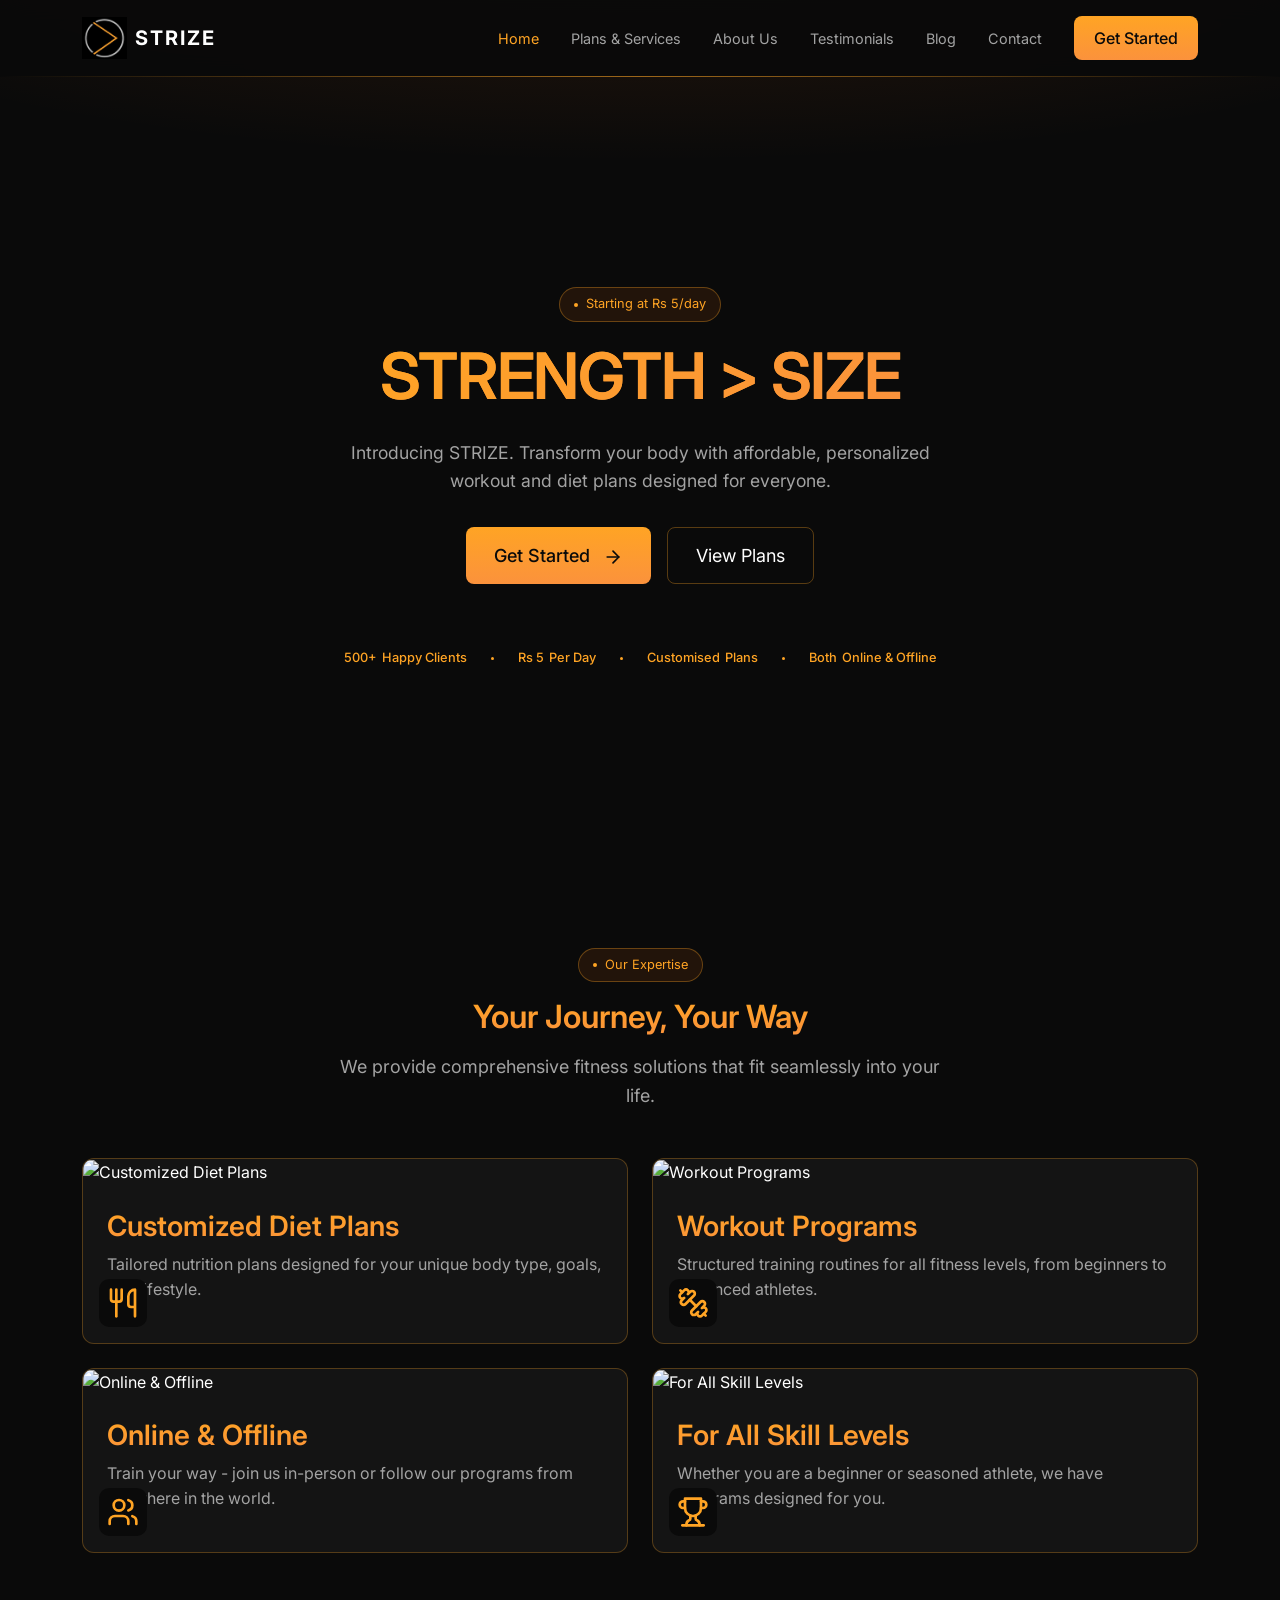
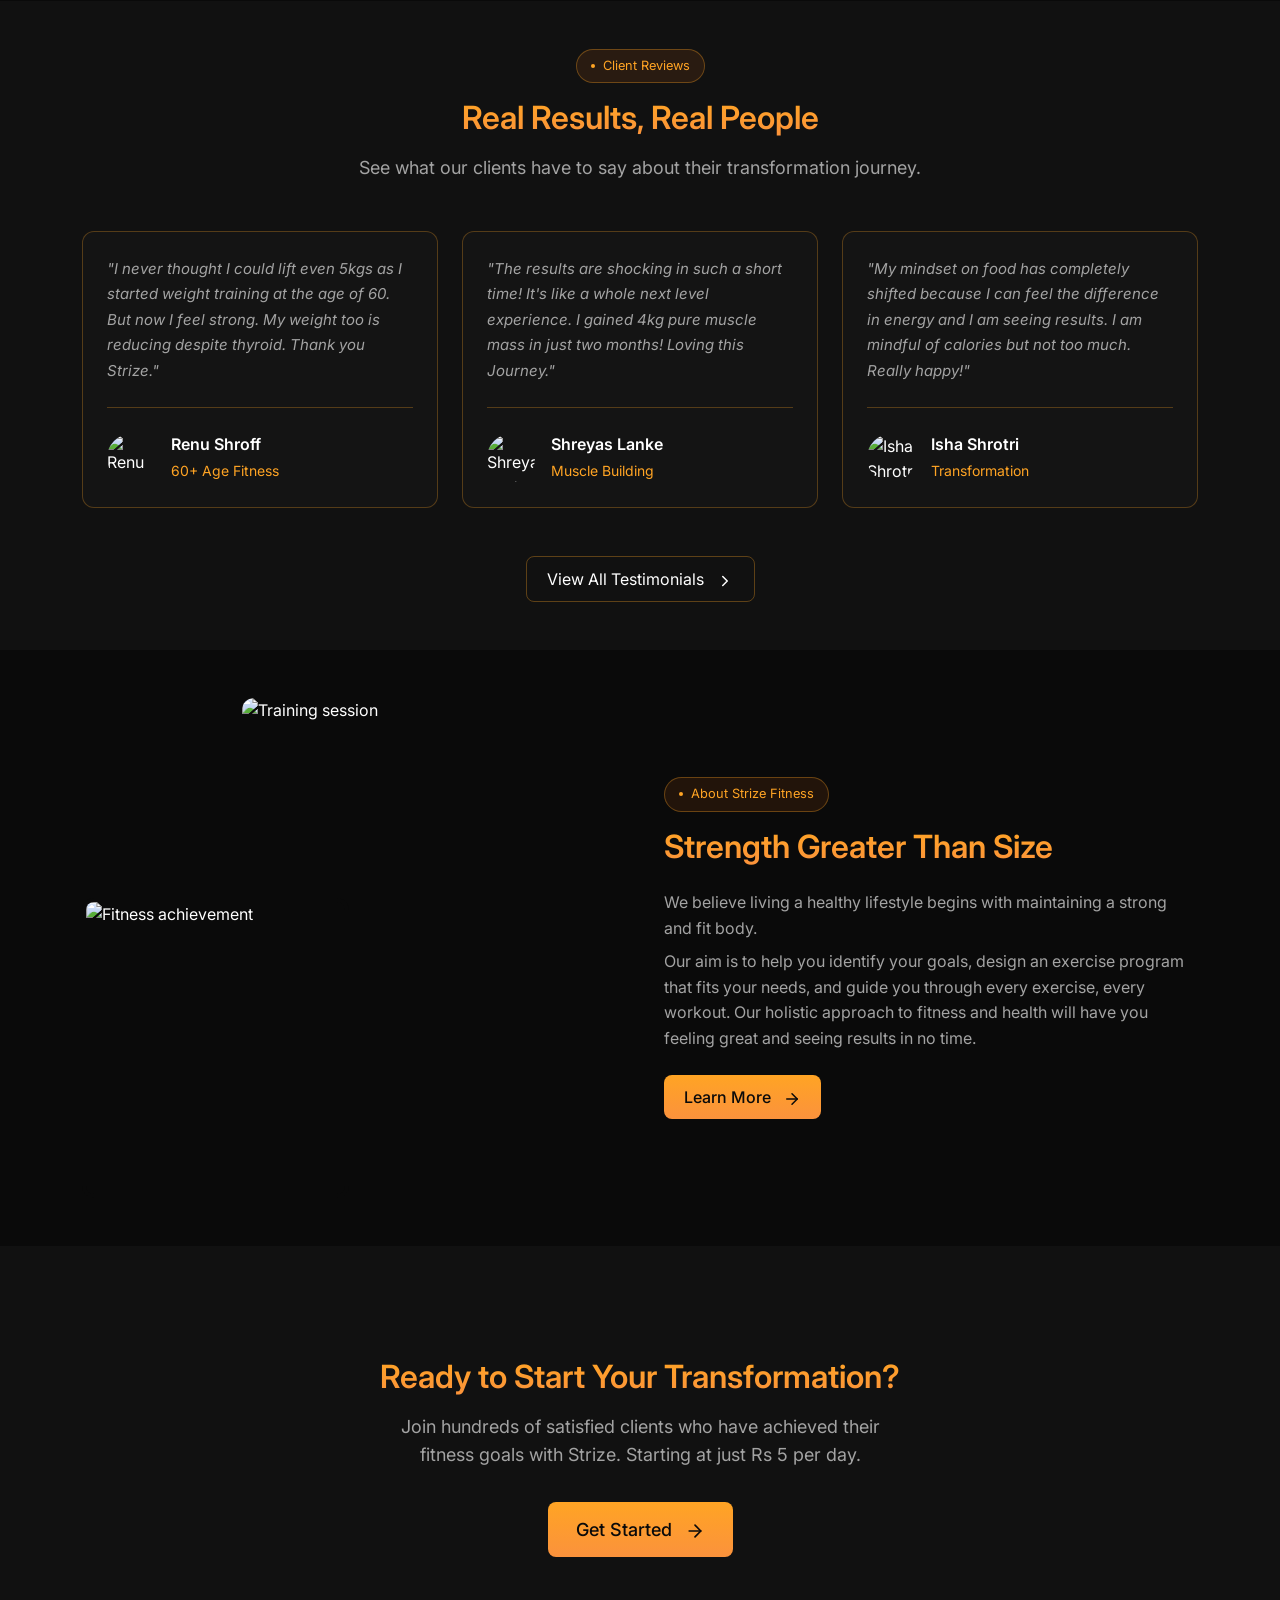
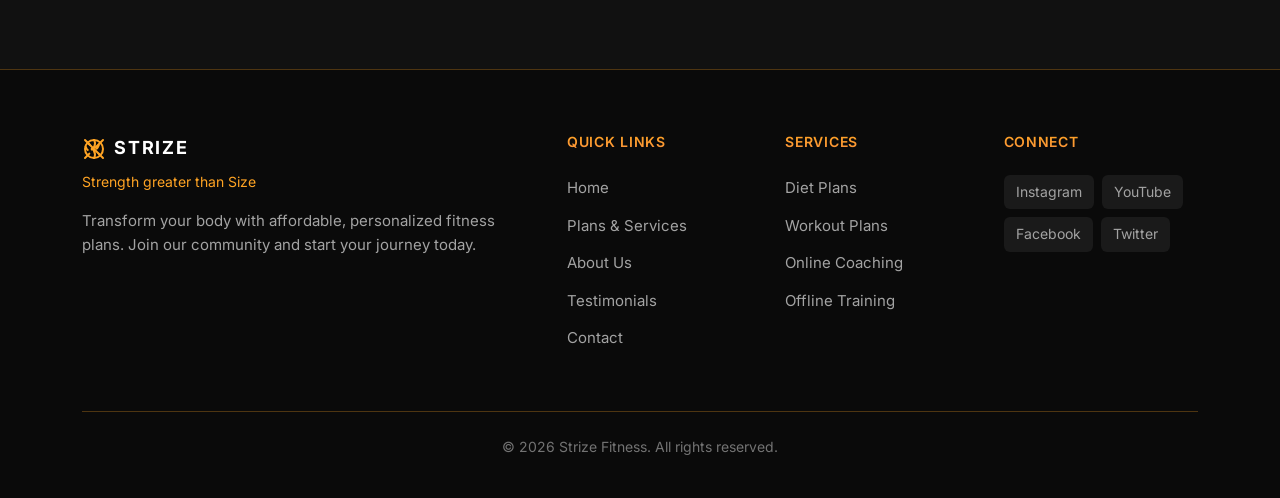
==== index.html @ 56677c9f "KR | index.html and re;ated changes" ====
<!DOCTYPE html>
<html lang="en">

<head>
  <meta charset="UTF-8">
  <meta name="viewport" content="width=device-width, initial-scale=1.0">
  <title>Strize Fitness - Strength Greater Than Size</title>
  <meta name="description"
    content="Transform your body with affordable workout and diet plans. Starting at Rs 5/day. Online & Offline coaching available.">
  <link rel="preconnect" href="https://fonts.googleapis.com">
  <link rel="preconnect" href="https://fonts.gstatic.com" crossorigin>
  <link href="https://fonts.googleapis.com/css2?family=Inter:wght@400;500;600;700&display=swap" rel="stylesheet">
  <link href="https://cdn.jsdelivr.net/npm/bootstrap@5.3.3/dist/css/bootstrap.min.css" rel="stylesheet">
  <link href="./css/styles.css" rel="stylesheet">
  <script src="./js/scroll.js"></script>
  <script src="./js/active-link.js"></script>
</head>

<body>
  <!-- Navigation -->
  <nav class="navbar navbar-expand-lg fixed-top">
    <div class="container">
      <a class="navbar-brand" href="index.html">
        <img src="./assets/strize_logo_dark.jpeg" width="45" alt="">
        STRIZE
      </a>
      <button class="navbar-toggler" type="button" data-bs-toggle="collapse" data-bs-target="#navbarNav">
        <span class="navbar-toggler-icon"></span>
      </button>
      <div class="collapse navbar-collapse" id="navbarNav">
        <ul class="navbar-nav ms-auto me-3">
          <li class="nav-item">
            <a class="nav-link" href="index.html">Home</a>
          </li>
          <li class="nav-item">
            <a class="nav-link" href="plans.html">Plans & Services</a>
          </li>
          <li class="nav-item">
            <a class="nav-link" href="about.html">About Us</a>
          </li>
          <li class="nav-item">
            <a class="nav-link" href="testimonials.html">Testimonials</a>
          </li>
          <li class="nav-item">
            <a class="nav-link" href="blog.html">Blog</a>
          </li>
          <li class="nav-item">
            <a class="nav-link" href="contact.html">Contact</a>
          </li>
        </ul>
        <button class="btn btn-accent" data-bs-toggle="modal" data-bs-target="#contactModal">Get Started</button>
      </div>
    </div>
  </nav>

  <!-- Hero Section -->
  <section class="hero">
    <div class="container">
      <div class="hero-content">
        <span class="section-tag">Starting at Rs 5/day</span>
        <h1 class="hero-title"><span class="gradient-text">STRENGTH > SIZE</span></h1>
        <p class="hero-subtitle">Introducing STRIZE. Transform your body with affordable, personalized workout
          and diet plans designed for everyone.</p>
        <div class="d-flex gap-3 justify-content-center flex-wrap mb-5">
          <button class="btn btn-accent btn-lg-custom" data-bs-toggle="modal" data-bs-target="#contactModal">Get Started
            <svg xmlns="http://www.w3.org/2000/svg" width="20" height="20" viewBox="0 0 24 24" fill="none"
              stroke="currentColor" stroke-width="2" stroke-linecap="round" stroke-linejoin="round" class="ms-2">
              <path d="M5 12h14" />
              <path d="m12 5 7 7-7 7" />
            </svg>
          </button>
          <a href="plans.html" class="btn btn-outline-custom btn-lg-custom">View Plans</a>
        </div>
        <div class="hero-stats">
          <div class="stat">
            <span class="stat-value">500+</span>
            <span class="stat-label">Happy Clients</span>
          </div>
          <div class="stat-divider"></div>
          <div class="stat">
            <span class="stat-value">Rs 5</span>
            <span class="stat-label">Per Day</span>
          </div>
          <div class="stat-divider"></div>
          <div class="stat">
            <span class="stat-value">Customised</span>
            <span class="stat-label">Plans</span>
          </div>
          <div class="stat-divider"></div>
          <div class="stat">
            <span class="stat-value">Both</span>
            <span class="stat-label">Online & Offline</span>
          </div>
        </div>
      </div>
    </div>
  </section>

  <!-- Expertise Section -->
  <section class="section">
    <div class="container">
      <div class="section-header">
        <span class="section-tag">Our Expertise</span>
        <h2>Your Journey, Your Way</h2>
        <p class="section-desc">We provide comprehensive fitness solutions that fit seamlessly into your life.</p>
      </div>

      <div class="row g-4">
        <div class="col-lg-6">
          <div class="card-custom feature-card">
            <img
              src="https://images.pexels.com/photos/1640777/pexels-photo-1640777.jpeg?auto=compress&cs=tinysrgb&w=400"
              class="card-img-top" alt="Customized Diet Plans">
            <div class="card-icon">
              <svg xmlns="http://www.w3.org/2000/svg" width="32" height="32" viewBox="0 0 24 24" fill="none"
                stroke="currentColor" stroke-width="2" stroke-linecap="round" stroke-linejoin="round">
                <path d="M3 2v7c0 1.1.9 2 2 2h4a2 2 0 0 0 2-2V2" />
                <path d="M7 2v20" />
                <path d="M21 15V2v0a5 5 0 0 0-5 5v6c0 1.1.9 2 2 2h3Zm0 0v7" />
              </svg>
            </div>
            <div class="card-body-custom">
              <h3>Customized Diet Plans</h3>
              <p class="text-secondary-custom">Tailored nutrition plans designed for your unique body type, goals, and
                lifestyle.</p>
            </div>
          </div>
        </div>
        <div class="col-lg-6">
          <div class="card-custom feature-card">
            <img
              src="https://images.pexels.com/photos/4162492/pexels-photo-4162492.jpeg?auto=compress&cs=tinysrgb&w=400"
              class="card-img-top" alt="Workout Programs">
            <div class="card-icon">
              <svg xmlns="http://www.w3.org/2000/svg" width="32" height="32" viewBox="0 0 24 24" fill="none"
                stroke="currentColor" stroke-width="2" stroke-linecap="round" stroke-linejoin="round">
                <path d="M14.4 14.4 9.6 9.6" />
                <path
                  d="M18.657 21.485a2 2 0 1 1-2.829-2.828l-1.767 1.768a2 2 0 1 1-2.829-2.829l6.364-6.364a2 2 0 1 1 2.829 2.829l-1.768 1.767a2 2 0 1 1 2.828 2.829z" />
                <path d="m21.5 21.5-1.4-1.4" />
                <path d="M3.9 3.9 2.5 2.5" />
                <path
                  d="M6.404 12.768a2 2 0 1 1-2.829-2.829l1.768-1.767a2 2 0 1 1-2.828-2.829l2.828-2.828a2 2 0 1 1 2.829 2.828l1.767-1.768a2 2 0 1 1 2.829 2.829z" />
              </svg>
            </div>
            <div class="card-body-custom">
              <h3>Workout Programs</h3>
              <p class="text-secondary-custom">Structured training routines for all fitness levels, from beginners to
                advanced athletes.</p>
            </div>
          </div>
        </div>
        <div class="col-lg-6">
          <div class="card-custom feature-card">
            <img
              src="https://images.pexels.com/photos/4162579/pexels-photo-4162579.jpeg?auto=compress&cs=tinysrgb&w=400"
              class="card-img-top" alt="Online & Offline">
            <div class="card-icon">
              <svg xmlns="http://www.w3.org/2000/svg" width="32" height="32" viewBox="0 0 24 24" fill="none"
                stroke="currentColor" stroke-width="2" stroke-linecap="round" stroke-linejoin="round">
                <path d="M16 21v-2a4 4 0 0 0-4-4H6a4 4 0 0 0-4 4v2" />
                <circle cx="9" cy="7" r="4" />
                <path d="M22 21v-2a4 4 0 0 0-3-3.87" />
                <path d="M16 3.13a4 4 0 0 1 0 7.75" />
              </svg>
            </div>
            <div class="card-body-custom">
              <h3>Online & Offline</h3>
              <p class="text-secondary-custom">Train your way - join us in-person or follow our programs from anywhere
                in the world.</p>
            </div>
          </div>
        </div>
        <div class="col-lg-6">
          <div class="card-custom feature-card">
            <img
              src="https://images.pexels.com/photos/1556688/pexels-photo-1556688.jpeg?auto=compress&cs=tinysrgb&w=400"
              class="card-img-top" alt="For All Skill Levels">
            <div class="card-icon">
              <svg xmlns="http://www.w3.org/2000/svg" width="32" height="32" viewBox="0 0 24 24" fill="none"
                stroke="currentColor" stroke-width="2" stroke-linecap="round" stroke-linejoin="round">
                <path d="M6 9H4.5a2.5 2.5 0 0 1 0-5H6" />
                <path d="M18 9h1.5a2.5 2.5 0 0 0 0-5H18" />
                <path d="M4 22h16" />
                <path d="M10 14.66V17c0 .55-.47.98-.97 1.21C7.85 18.75 7 20.24 7 22" />
                <path d="M14 14.66V17c0 .55.47.98.97 1.21C16.15 18.75 17 20.24 17 22" />
                <path d="M18 2H6v7a6 6 0 0 0 12 0V2Z" />
              </svg>
            </div>
            <div class="card-body-custom">
              <h3>For All Skill Levels</h3>
              <p class="text-secondary-custom">Whether you are a beginner or seasoned athlete, we have programs designed
                for you.</p>
            </div>
          </div>
        </div>
      </div>
    </div>
  </section>

  <!-- Testimonials Preview -->
  <section class="section bg-secondary-dark">
    <div class="container">
      <div class="section-header">
        <span class="section-tag">Client Reviews</span>
        <h2>Real Results, Real People</h2>
        <p class="section-desc">See what our clients have to say about their transformation journey.</p>
      </div>

      <div class="row g-4">
        <div class="col-lg-4">
          <div class="card-custom testimonial-card h-100">
            <p class="testimonial-quote">"I never thought I could lift even 5kgs as I started weight training at the age
              of 60. But now I feel strong. My weight too is reducing despite thyroid. Thank you Strize."</p>
            <div class="testimonial-author">
              <img
                src="https://images.pexels.com/photos/3764119/pexels-photo-3764119.jpeg?auto=compress&cs=tinysrgb&w=150"
                class="author-avatar" alt="Renu Shroff">
              <div>
                <span class="author-name">Renu Shroff</span>
                <span class="author-role">60+ Age Fitness</span>
              </div>
            </div>
          </div>
        </div>
        <div class="col-lg-4">
          <div class="card-custom testimonial-card h-100">
            <p class="testimonial-quote">"The results are shocking in such a short time! It's like a whole next level
              experience. I gained 4kg pure muscle mass in just two months! Loving this Journey."</p>
            <div class="testimonial-author">
              <img
                src="https://images.pexels.com/photos/1583884/pexels-photo-1583884.jpeg?auto=compress&cs=tinysrgb&w=150"
                class="author-avatar" alt="Shreyas Lanke">
              <div>
                <span class="author-name">Shreyas Lanke</span>
                <span class="author-role">Muscle Building</span>
              </div>
            </div>
          </div>
        </div>
        <div class="col-lg-4">
          <div class="card-custom testimonial-card h-100">
            <p class="testimonial-quote">"My mindset on food has completely shifted because I can feel the difference in
              energy and I am seeing results. I am mindful of calories but not too much. Really happy!"</p>
            <div class="testimonial-author">
              <img
                src="https://images.pexels.com/photos/3737759/pexels-photo-3737759.jpeg?auto=compress&cs=tinysrgb&w=150"
                class="author-avatar" alt="Isha Shrotri">
              <div>
                <span class="author-name">Isha Shrotri</span>
                <span class="author-role">Transformation</span>
              </div>
            </div>
          </div>
        </div>
      </div>

      <div class="text-center mt-5">
        <a href="testimonials.html" class="btn btn-outline-custom">View All Testimonials
          <svg xmlns="http://www.w3.org/2000/svg" width="18" height="18" viewBox="0 0 24 24" fill="none"
            stroke="currentColor" stroke-width="2" stroke-linecap="round" stroke-linejoin="round" class="ms-2">
            <path d="m9 18 6-6-6-6" />
          </svg>
        </a>
      </div>
    </div>
  </section>

  <!-- About Preview -->
  <section class="section">
    <div class="container">
      <div class="row align-items-center g-5">
        <div class="col-lg-6 order-lg-1">
          <div class="about-images">
            <img
              src="https://images.pexels.com/photos/4162480/pexels-photo-4162480.jpeg?auto=compress&cs=tinysrgb&w=600"
              alt="Training session" class="about-img-1">
            <img
              src="https://images.pexels.com/photos/1556688/pexels-photo-1556688.jpeg?auto=compress&cs=tinysrgb&w=400"
              alt="Fitness achievement" class="about-img-2">
          </div>
        </div>
        <div class="col-lg-6 order-lg-2">
          <span class="section-tag">About Strize Fitness</span>
          <h2 class="mb-4">Strength Greater Than Size</h2>
          <p class="fs-6 text-accent mb-2">We believe living a healthy lifestyle begins with maintaining a strong and
            fit body.</p>
          <p class="text-secondary-custom mb-4">Our aim is to help you identify your goals, design an exercise program
            that fits your needs, and guide you through every exercise, every workout. Our holistic approach to fitness
            and health will have you feeling great and seeing results in no time.</p>
          <a href="about.html" class="btn btn-accent">Learn More
            <svg xmlns="http://www.w3.org/2000/svg" width="18" height="18" viewBox="0 0 24 24" fill="none"
              stroke="currentColor" stroke-width="2" stroke-linecap="round" stroke-linejoin="round" class="ms-2">
              <path d="M5 12h14" />
              <path d="m12 5 7 7-7 7" />
            </svg>
          </a>
        </div>
      </div>
    </div>
  </section>

  <!-- CTA Section -->
  <section class="section footer-section">
    <div class="container">
      <div class="cta-card">
        <h2>Ready to Start Your Transformation?</h2>
        <p class="text-secondary-custom">Join hundreds of satisfied clients who have achieved their fitness goals with
          Strize. Starting at just Rs 5 per day.</p>
        <button class="btn btn-accent btn-lg-custom" data-bs-toggle="modal" data-bs-target="#contactModal">Get Started
          <svg xmlns="http://www.w3.org/2000/svg" width="20" height="20" viewBox="0 0 24 24" fill="none"
            stroke="currentColor" stroke-width="2" stroke-linecap="round" stroke-linejoin="round" class="ms-2">
            <path d="M5 12h14" />
            <path d="m12 5 7 7-7 7" />
          </svg>
        </button>
      </div>
    </div>
  </section>

  <!-- Contact Modal -->
  <div class="modal fade" id="contactModal" tabindex="-1" aria-labelledby="contactModalLabel" aria-hidden="true">
    <div class="modal-dialog modal-dialog-centered">
      <div class="modal-content">
        <div class="modal-header">
          <h5 class="modal-title" id="contactModalLabel">Get Started with Strize</h5>
          <button type="button" class="btn-close" data-bs-dismiss="modal" aria-label="Close"></button>
        </div>
        <div class="modal-body">
          <form id="contactForm">
            <!-- Row 1: First Name and Last Name -->
            <div class="row">
              <div class="col-md-6 mb-3">
                <label for="contactFirstName" class="form-label">First Name *</label>
                <input type="text" class="form-control" id="contactFirstName" placeholder="Your first name" required>
              </div>
              <div class="col-md-6 mb-3">
                <label for="contactLastName" class="form-label">Last Name *</label>
                <input type="text" class="form-control" id="contactLastName" placeholder="Your last name" required>
              </div>
            </div>

            <!-- Row 2: Email and Phone Number -->
            <div class="row">
              <div class="col-md-6 mb-3">
                <label for="contactEmail" class="form-label">Email Address *</label>
                <input type="email" class="form-control" id="contactEmail" placeholder="your@email.com" required>
              </div>
              <div class="col-md-6 mb-3">
                <label for="contactPhone" class="form-label">Phone Number</label>
                <input type="tel" class="form-control" id="contactPhone" placeholder="+91 98765 43210">
              </div>
            </div>

            <!-- Row 3: Message (Full Width) -->
            <div class="row">
              <div class="col-12 mb-3">
                <label for="contactMessage" class="form-label">Message *</label>
                <textarea class="form-control" id="contactMessage" rows="4"
                  placeholder="Tell us about your fitness goals..." required></textarea>
              </div>
            </div>
          </form>
        </div>
        <div class="modal-footer">
          <button type="button" class="btn btn-outline-custom" data-bs-dismiss="modal">Cancel</button>
          <button type="submit" form="contactForm" class="btn btn-accent">
            Send Message
            <svg xmlns="http://www.w3.org/2000/svg" width="18" height="18" viewBox="0 0 24 24" fill="none"
              stroke="currentColor" stroke-width="2" stroke-linecap="round" stroke-linejoin="round" class="ms-1">
              <path d="M22 2 11 13" />
              <path d="m22 2-7 20-4-9-9-4 20-7z" />
            </svg>
          </button>
        </div>
      </div>
    </div>
  </div>

  <!-- Footer -->
  <footer class="footer">
    <div class="container">
      <div class="row g-5">
        <div class="col-lg-5">
          <a href="index.html" class="footer-logo">
            <svg xmlns="http://www.w3.org/2000/svg" width="24" height="24" viewBox="0 0 24 24" fill="none"
              stroke="currentColor" stroke-width="2" stroke-linecap="round" stroke-linejoin="round">
              <path d="m6.5 6.5 11 11" />
              <path d="m21 21-4.34-4.34" />
              <path d="M3 3 7.8 7.8" />
              <path d="M3 21l4.34-4.34" />
              <path d="M21 3l-7.8 7.8" />
              <path d="M21 12a9 9 0 1 1-18 0 9 9 0 0 1 18 0z" />
              <path d="M3.6 9.7c.3.6.6 1.2.9 1.8.4.6.8 1.1 1.3 1.5" />
              <path d="M12 21c.6-1.1 1-2.3 1-3.6 0-2.5-1.3-4.7-3.3-5.9" />
              <path d="M12 3c.6 1.1 1 2.3 1 3.6 0 2.5-1.3 4.7-3.3 5.9" />
              <path d="M16.8 8.3c-.3.6-.6 1.2-.9 1.8-.4.6-.8 1.1-1.3 1.5" />
            </svg>
            <span class="footer-logo-text">STRIZE</span>
          </a>
          <p class="footer-tagline">Strength greater than Size</p>
          <p class="footer-desc">Transform your body with affordable, personalized fitness plans. Join our community and
            start your journey today.</p>
        </div>
        <div class="col-lg-7">
          <div class="row g-4">
            <div class="col-6 col-md-4">
              <h5 class="footer-heading">Quick Links</h5>
              <ul class="footer-links">
                <li><a href="index.html">Home</a></li>
                <li><a href="plans.html">Plans & Services</a></li>
                <li><a href="about.html">About Us</a></li>
                <li><a href="testimonials.html">Testimonials</a></li>
                <li><a href="contact.html">Contact</a></li>
              </ul>
            </div>
            <div class="col-6 col-md-4">
              <h5 class="footer-heading">Services</h5>
              <ul class="footer-links">
                <li><a href="plans.html">Diet Plans</a></li>
                <li><a href="plans.html">Workout Plans</a></li>
                <li><a href="plans.html">Online Coaching</a></li>
                <li><a href="plans.html">Offline Training</a></li>
              </ul>
            </div>
            <div class="col-12 col-md-4">
              <h5 class="footer-heading">Connect</h5>
              <div class="footer-social">
                <a href="https://instagram.com" target="_blank" rel="noopener">Instagram</a>
                <a href="https://youtube.com" target="_blank" rel="noopener">YouTube</a>
                <a href="https://facebook.com" target="_blank" rel="noopener">Facebook</a>
                <a href="https://twitter.com" target="_blank" rel="noopener">Twitter</a>
              </div>
            </div>
          </div>
        </div>
      </div>
      <div class="footer-bottom">
        <p class="footer-copyright">&copy; 2026 Strize Fitness. All rights reserved.</p>
      </div>
    </div>
  </footer>

  <script src="https://cdn.jsdelivr.net/npm/bootstrap@5.3.3/dist/js/bootstrap.bundle.min.js"></script>
</body>

</html>
---- css/styles.css ----
/* Strize Fitness - Dark Theme */
:root {
    --bg-primary: #0a0a0a;
    --bg-secondary: #111111;
    --bg-tertiary: #1a1a1a;
    --bg-card: #141414;
    --text-primary: #ffffff;
    --text-secondary: #a3a3a3;
    --text-muted: #737373;
    --accent-primary: #ffa424;
    --accent-secondary: #fb923c;
    --accent-hover: #ffa424;
    --border-color: #ffa42452;
    --border-subtle: #ffa42447;
}

* {
    margin: 0;
    padding: 0;
    box-sizing: border-box;
}

html {
    scroll-behavior: smooth;
}

body {
    font-family: 'Inter', -apple-system, BlinkMacSystemFont, 'Segoe UI', Roboto, sans-serif;
    background: var(--bg-primary);
    color: var(--text-primary);
    line-height: 1.6;
}

a {
    color: inherit;
    text-decoration: none;
}

img {
    max-width: 100%;
    height: auto;
}

h1,
h2,
h3,
h4,
h5,
h6 {
    font-weight: 600;
    line-height: 1.2;
    background: linear-gradient(180deg, var(--accent-primary) 0%, var(--accent-secondary) 100%);
    -webkit-background-clip: text;
    -webkit-text-fill-color: transparent;
}

.article-content p{
    font-weight: normal !important;
}

/* Header */
.navbar {
    background: rgba(10, 10, 10, 0.95);
    backdrop-filter: blur(12px);
    -webkit-backdrop-filter: blur(12px);
    border-bottom: 1px solid transparent;
    border-image: linear-gradient(to right, transparent 0%, rgba(255, 164, 36, 0.4) 30%, rgba(255, 164, 36, 0.6) 50%, rgba(255, 164, 36, 0.4) 70%, transparent 100%);
    border-image-slice: 1;
    padding: 0.75rem 0;
    position: fixed;
    top: 0;
    left: 0;
    width: 100%;
    z-index: 1000;
    transition: background-color 0.3s ease, padding 0.3s ease;
}

.navbar.scrolled {
    background: rgba(10, 10, 10, 0.75);
    padding: 0.5rem 0;
}


.navbar-brand {
    display: flex;
    align-items: center;
    gap: 0.5rem;
    font-weight: 700;
    font-size: 1.25rem;
    letter-spacing: 0.1em;
    color: var(--text-primary) !important;
}

.navbar-brand svg {
    color: var(--accent-primary);
}

.nav-link {
    font-weight: normal !important;
    color: var(--text-secondary) !important;
    transition: color 0.15s ease;
    padding: 0.5rem 1rem !important;
    font-size: 0.9rem;
}

.nav-link:hover,
.nav-link.active {
    color: var(--accent-primary) !important;
}

.navbar-toggler {
    border-color: var(--border-color);
    padding: 0.5rem;
}

.navbar-toggler-icon {
    background-image: url("data:image/svg+xml,%3csvg xmlns='http://www.w3.org/2000/svg' viewBox='0 0 30 30'%3e%3cpath stroke='rgba(255, 255, 255, 0.75)' stroke-linecap='round' stroke-miterlimit='10' stroke-width='2' d='M4 7h22M4 15h22M4 23h22'/%3e%3c/svg%3e");
}

.btn-accent {
    background: linear-gradient(180deg, var(--accent-primary) 0%, var(--accent-secondary) 100%);
    color: var(--bg-primary);
    font-weight: 500;
    border: none;
    padding: 0.625rem 1.25rem;
    border-radius: 8px;
    transition: all 0.15s ease;
}

.btn-accent:hover {
    background: linear-gradient(0deg, var(--accent-primary) 0%, var(--accent-secondary) 100%);
    color: var(--bg-primary);
    transform: translateY(-1px);
    border: none;
}

.btn-outline-custom {
    background: transparent;
    color: var(--text-primary);
    border: 1px solid #ffa42452;
    padding: 0.625rem 1.25rem;
    border-radius: 8px;
    transition: all 0.15s ease;
}

.btn-outline-custom:hover {
    border-color: var(--accent-primary);
    color: var(--accent-primary);
}

.btn-lg-custom {
    padding: 0.875rem 1.75rem;
    font-size: 1.125rem;
}

/* Hero Section */
.hero {
    min-height: 100vh;
    display: flex;
    align-items: center;
    padding-top: 72px;
    position: relative;
    overflow: hidden;
}

.hero::before {
    content: '';
    position: absolute;
    top: 0;
    left: 50%;
    transform: translateX(-50%);
    width: 100%;
    height: 60%;
    background: radial-gradient(ellipse 80% 50% at 50% -20%, rgba(249, 115, 22, 0.15), transparent);
    pointer-events: none;
}

.hero-content {
    position: relative;
    z-index: 1;
    text-align: center;
    max-width: 800px;
    margin: 0 auto;
    padding: 60px 0px;
}

.badge-price {
    display: inline-block;
    padding: 0.5rem 1rem;
    background: var(--bg-tertiary);
    border: 1px solid var(--accent-primary);
    border-radius: 100px;
    font-size: 0.875rem;
    font-weight: 500;
    color: var(--accent-primary);
    margin-bottom: 1.5rem;
}

.hero-title {
    font-size: clamp(2.5rem, 5vw, 4rem);
    margin-bottom: 1.5rem;
    letter-spacing: -0.02em;
}

.gradient-text {
    background: linear-gradient(135deg, var(--accent-primary), var(--accent-secondary));
    -webkit-background-clip: text;
    -webkit-text-fill-color: transparent;
    background-clip: text;
}

.hero-subtitle {
    font-size: 1.1rem;
    color: var(--text-secondary);
    max-width: 600px;
    margin: 0 auto 2rem;
    line-height: 1.6;
    font-weight: normal;
}

.hero-stats {
    display: flex;
    align-items: center;
    justify-content: center;
    gap: 1.5rem;
    padding: 1rem 1.5rem;
    /* background: var(--bg-secondary); */
    border-radius: 12px;
    /* border: 1px solid var(--border-subtle); */
    max-width: fit-content;
    margin: 2rem auto 0;
}

.stat {
    display: flex;
    justify-content: center;
    align-items: center;
    gap: 5px;
}

.stat-value,
.stat-label {
    font-size: 0.8rem;
    font-weight: 500;
    color: var(--accent-primary);
    display: block;
}

/* .stat-label {
    font-size: 0.875rem;
    color: var(--text-muted);
} */

/* .stat-divider {
    width: 1px;
    height: 40px;
    background: var(--border-color);
} */

.stat-divider {
    width: 3px;
    /* Width of the circle */
    height: 3px;
    /* Height of the circle (must match width) */
    background-color: var(--accent-primary);
    /* Change this to match your brand color */
    border-radius: 50%;
    /* Turns the square into a perfect circle */
    flex-shrink: 0;
    /* Prevents the circle from squishing on small screens */
}

/* Section Styles */
.section {
    padding: 3rem 0;
}

.section-tag {
    display: inline-flex;
    align-items: center;
    padding: 0.375rem 0.875rem;
    background: rgba(249, 115, 22, 0.1);
    border-radius: 100px;
    font-size: 0.80rem;
    font-weight: normal;
    color: var(--accent-primary);
    margin-bottom: 1rem;
    border: 1px solid #ffa42452;
    gap: 8px;
}

.section-tag::before {
    content: "";
    width: 4px;
    height: 4px;
    background-color: var(--accent-primary);
    border-radius: 50%;
    display: inline-block;
}

.section-header {
    text-align: center;
    max-width: 600px;
    margin: 0 auto 3rem;
}

.section-header h2 {
    margin-bottom: 1rem;
}

.section-desc {
    font-size: 1.125rem;
    color: var(--text-secondary);
}

/* Cards */
.card-custom {
    background: var(--bg-card);
    border: 1px solid var(--border-subtle);
    border-radius: 12px;
    overflow: hidden;
    transition: all 0.25s ease;
}

.card-custom:hover {
    border-color: var(--border-color);
    transform: translateY(-2px);
}

.card-custom .card-img-top {
    height: 200px;
    object-fit: cover;
    transition: transform 0.4s ease;
}

.card-custom:hover .card-img-top {
    transform: scale(1.05);
}

.card-body-custom {
    padding: 1.5rem;
}

.card-icon {
    width: 48px;
    height: 48px;
    display: flex;
    align-items: center;
    justify-content: center;
    background: var(--bg-primary);
    border-radius: 10px;
    color: var(--accent-primary);
    margin-top: -2.5rem;
    margin-bottom: 1rem;
    position: relative;
    z-index: 1;
}

/* Feature Cards */
.feature-card {
    position: relative;
}

.feature-card .card-icon {
    position: absolute;
    bottom: 1rem;
    left: 1rem;
    margin: 0;
}

/* Testimonial Cards */
.testimonial-card {
    padding: 1.5rem;
    display: flex;
    flex-direction: column;
}

.testimonial-quote {
    font-size: 0.9375rem;
    font-style: italic;
    color: var(--text-secondary);
    line-height: 1.7;
    flex: 1;
    margin-bottom: 1.5rem;
}

.testimonial-author {
    display: flex;
    align-items: center;
    gap: 1rem;
    padding-top: 1.5rem;
    border-top: 1px solid var(--border-subtle);
}

.author-avatar {
    width: 48px;
    height: 48px;
    border-radius: 50%;
    object-fit: cover;
}

.author-name {
    font-weight: 600;
    color: var(--text-primary);
    display: block;
}

.author-role {
    font-size: 0.875rem;
    color: var(--accent-primary);
}

/* Pricing Cards */
.pricing-card {
    background: var(--bg-card);
    border: 1px solid var(--border-subtle);
    border-radius: 12px;
    padding: 2rem;
    position: relative;
    height: 100%;
}

.pricing-card.popular {
    border-color: var(--accent-primary);
    background: linear-gradient(180deg, rgba(249, 115, 22, 0.05), transparent);
}

.popular-badge {
    position: absolute;
    top: -12px;
    left: 50%;
    transform: translateX(-50%);
    display: flex;
    align-items: center;
    gap: 0.25rem;
    padding: 0.375rem 1rem;
    background: var(--accent-primary);
    color: var(--bg-primary);
    font-size: 0.75rem;
    font-weight: 600;
    border-radius: 100px;
    white-space: nowrap;
}

.plan-icon {
    width: 48px;
    height: 48px;
    display: flex;
    align-items: center;
    justify-content: center;
    background: var(--bg-tertiary);
    border-radius: 10px;
    color: var(--accent-primary);
    margin-bottom: 1rem;
}

.plan-name {
    font-size: 1.25rem;
    margin-bottom: 0.5rem;
}

.plan-description {
    font-size: 0.9375rem;
    color: var(--text-secondary);
    margin-bottom: 1.5rem;
}

.plan-price {
    margin-bottom: 0.25rem;
}

.price-amount {
    font-size: 2.5rem;
    font-weight: 700;
    color: var(--text-primary);
}

.price-period {
    font-size: 1rem;
    color: var(--text-muted);
}

.price-note {
    font-size: 0.8125rem;
    color: var(--text-muted);
    margin-bottom: 1.5rem;
}

.plan-features {
    list-style: none;
    padding: 0;
    margin-bottom: 1.5rem;
}

.plan-features li {
    display: flex;
    align-items: center;
    gap: 0.5rem;
    padding: 0.5rem 0;
    font-size: 0.9375rem;
    color: var(--text-secondary);
}

.plan-features li svg {
    color: var(--accent-primary);
    flex-shrink: 0;
}

/* About Section */
.about-images {
    position: relative;
    height: 500px;
}

.about-img-1 {
    position: absolute;
    top: 0;
    right: 0;
    width: 70%;
    height: 350px;
    object-fit: cover;
    border-radius: 12px;
}

.about-img-2 {
    position: absolute;
    bottom: 0;
    left: 0;
    width: 50%;
    height: 300px;
    object-fit: cover;
    border-radius: 12px;
    border: 4px solid var(--bg-primary);
}

/* Values Grid */
.value-card {
    background: var(--bg-card);
    border: 1px solid var(--border-subtle);
    border-radius: 12px;
    padding: 2rem;
    text-align: center;
    height: 100%;
    transition: all 0.25s ease;
}

.value-card:hover {
    border-color: var(--border-color);
    transform: translateY(-2px);
}

.value-icon {
    width: 56px;
    height: 56px;
    display: flex;
    align-items: center;
    justify-content: center;
    background: var(--bg-tertiary);
    border-radius: 12px;
    color: var(--accent-primary);
    margin: 0 auto 1rem;
}

.value-card h4 {
    font-size: 1.125rem;
    margin-bottom: 0.5rem;
}

.value-card p {
    font-size: 0.9375rem;
    line-height: 1.6;
}

/* CTA Card */
.cta-card {
    /* border: 1px solid var(--text-secondary); */
    border-radius: 16px;
    padding: 4rem;
    text-align: center;
}

.cta-card h2 {
    margin-bottom: 1rem;
}

.cta-card p {
    max-width: 500px;
    margin: 0 auto 2rem;
    font-size: 1.125rem;
}

/* Footer */
.footer {
    border-top: 1px solid var(--border-subtle);
    padding-top: 4rem;
}

.footer-section{
    background-color:#111111;
}

.footer-logo {
    display: inline-flex;
    align-items: center;
    gap: 0.5rem;
    margin-bottom: 0.5rem;
}

.footer-logo svg {
    color: var(--accent-primary);
}

.footer-logo-text {
    font-size: 1.125rem;
    font-weight: 700;
    letter-spacing: 0.1em;
}

.footer-tagline {
    font-size: 0.875rem;
    color: var(--accent-primary);
    margin-bottom: 1rem;
}

.footer-desc {
    font-size: 0.9375rem;
    line-height: 1.6;
    color: var(--text-secondary);
}

.footer-heading {
    font-size: 0.875rem;
    font-weight: 600;
    text-transform: uppercase;
    letter-spacing: 0.05em;
    margin-bottom: 1.5rem;
    color: var(--text-primary);
}

.footer-links {
    list-style: none;
    padding: 0;
    margin: 0;
}

.footer-links li {
    margin-bottom: 0.75rem;
}

.footer-links a {
    font-size: 0.9375rem;
    color: var(--text-secondary);
    transition: color 0.15s ease;
}

.footer-links a:hover {
    color: var(--accent-primary);
}

.footer-social {
    display: flex;
    flex-wrap: wrap;
    gap: 0.5rem;
}

.footer-social a {
    display: inline-flex;
    align-items: center;
    padding: 0.375rem 0.75rem;
    border-radius: 6px;
    background: var(--bg-tertiary);
    color: var(--text-secondary);
    font-size: 0.875rem;
    transition: all 0.15s ease;
}

.footer-social a:hover {
    background: var(--accent-primary);
    color: var(--bg-primary);
}

.footer-bottom {
    border-top: 1px solid var(--border-subtle);
    padding: 1.5rem 0;
    margin-top: 3rem;
    text-align: center;
}

.footer-copyright {
    font-size: 0.875rem;
    color: var(--text-muted);
}

/* Stats Section */
.stats-grid {
    display: grid;
    grid-template-columns: repeat(4, 1fr);
    gap: 2rem;
    text-align: center;
}

.stat-item {
    display: flex;
    flex-direction: column;
    gap: 0.5rem;
}

.stat-number {
    font-size: 3rem;
    font-weight: 700;
    color: var(--accent-primary);
    line-height: 1;
}

.stats-section {
    background: var(--bg-secondary);
}

/* Rating Stars */
.rating {
    display: flex;
    gap: 2px;
    color: var(--accent-primary);
}

/* Testimonial Highlight */
.testimonial-highlight {
    margin-bottom: 1.5rem;
}

.testimonial-highlight span {
    display: inline-block;
    padding: 0.375rem 0.75rem;
    background: rgba(249, 115, 22, 0.1);
    border-radius: 100px;
    font-size: 0.8125rem;
    font-weight: 500;
    color: var(--accent-primary);
}

/* Quote Icon */
.quote-icon {
    color: var(--accent-primary);
    opacity: 0.5;
}

/* Responsive */
@media (max-width: 991px) {
    .hero-stats {
        flex-wrap: wrap;
        gap: 1rem;
        padding: 1rem;
    }

    .stat-divider {
        display: none;
    }

    .about-images {
        height: 400px;
        margin-bottom: 2rem;
    }

    .about-img-1 {
        width: 80%;
        height: 300px;
    }

    .about-img-2 {
        width: 55%;
        height: 250px;
    }

    .stats-grid {
        grid-template-columns: repeat(2, 1fr);
    }
}

@media (max-width: 767px) {
    .section {
        padding: 3rem 0;
    }

    .hero {
        min-height: auto;
        padding: 5rem 0 3rem;
    }

    .hero-title {
        font-size: 2rem;
    }

    .hero-subtitle {
        font-size: 1rem;
    }

    .cta-card {
        padding: 2rem;
    }

    .stat-number {
        font-size: 2.5rem;
    }
}

/* Utility Classes */
.bg-secondary-dark {
    background: var(--bg-secondary);
}

.text-accent {
    color: var(--text-secondary);
}

.text-secondary-custom {
    color: var(--text-secondary);
}

/* Contact Form Styles */
.form-alert {
    margin-bottom: 1rem;
    border-radius: 8px;
}

.form-alert.alert-success {
    background: rgba(34, 197, 94, 0.1);
    border: 1px solid rgba(34, 197, 94, 0.3);
    color: #22c55e;
}

.form-alert.alert-danger {
    background: rgba(239, 68, 68, 0.1);
    border: 1px solid rgba(239, 68, 68, 0.3);
    color: #ef4444;
}

.modal-content {
    background: var(--bg-card);
    border: 1px solid #ffa42452;
    border-radius: 16px;
}

.modal-header {
    border-bottom: 1px solid var(--border-subtle);
    padding: 1.5rem;
}

.modal-title {
    color: var(--text-primary);
}

.btn-close {
    filter: invert(1) brightness(0.8);
}

.modal-body {
    padding: 1.5rem;
}

.modal-footer {
    border-top: 1px solid var(--border-subtle);
    padding: 1rem 1.5rem;
}

.form-label {
    color: var(--text-primary);
    font-weight: 500;
    margin-bottom: 0.5rem;
    font-size: 0.8rem;
}

.form-control {
    background: var(--bg-tertiary);
    border: 1px solid var(--border-color);
    color: var(--text-primary);
    border-radius: 8px;
}

.form-control:focus {
    background: var(--bg-tertiary);
    border-color: var(--accent-primary);
    color: var(--text-primary);
    box-shadow: 0 0 0 3px rgba(249, 115, 22, 0.1);
}

.form-control::placeholder {
    color: var(--text-muted);
    font-size: 0.7rem;
}

.form-text {
    color: var(--text-muted);
}

/* Contact Page */
.contact-info-card {
    background: var(--bg-card);
    border: 1px solid var(--border-subtle);
    border-radius: 12px;
    padding: 2rem;
    height: 100%;
}

.contact-icon {
    width: 48px;
    height: 48px;
    display: flex;
    align-items: center;
    justify-content: center;
    background: rgba(249, 115, 22, 0.1);
    border-radius: 10px;
    color: var(--accent-primary);
    margin-bottom: 1rem;
}

.contact-info-card h4 {
    margin-bottom: 0.5rem;
}

.contact-info-card p {
    color: var(--text-secondary);
}

.contact-form-card {
    background: var(--bg-card);
    border: 1px solid var(--border-subtle);
    border-radius: 12px;
    padding: 2rem;
}
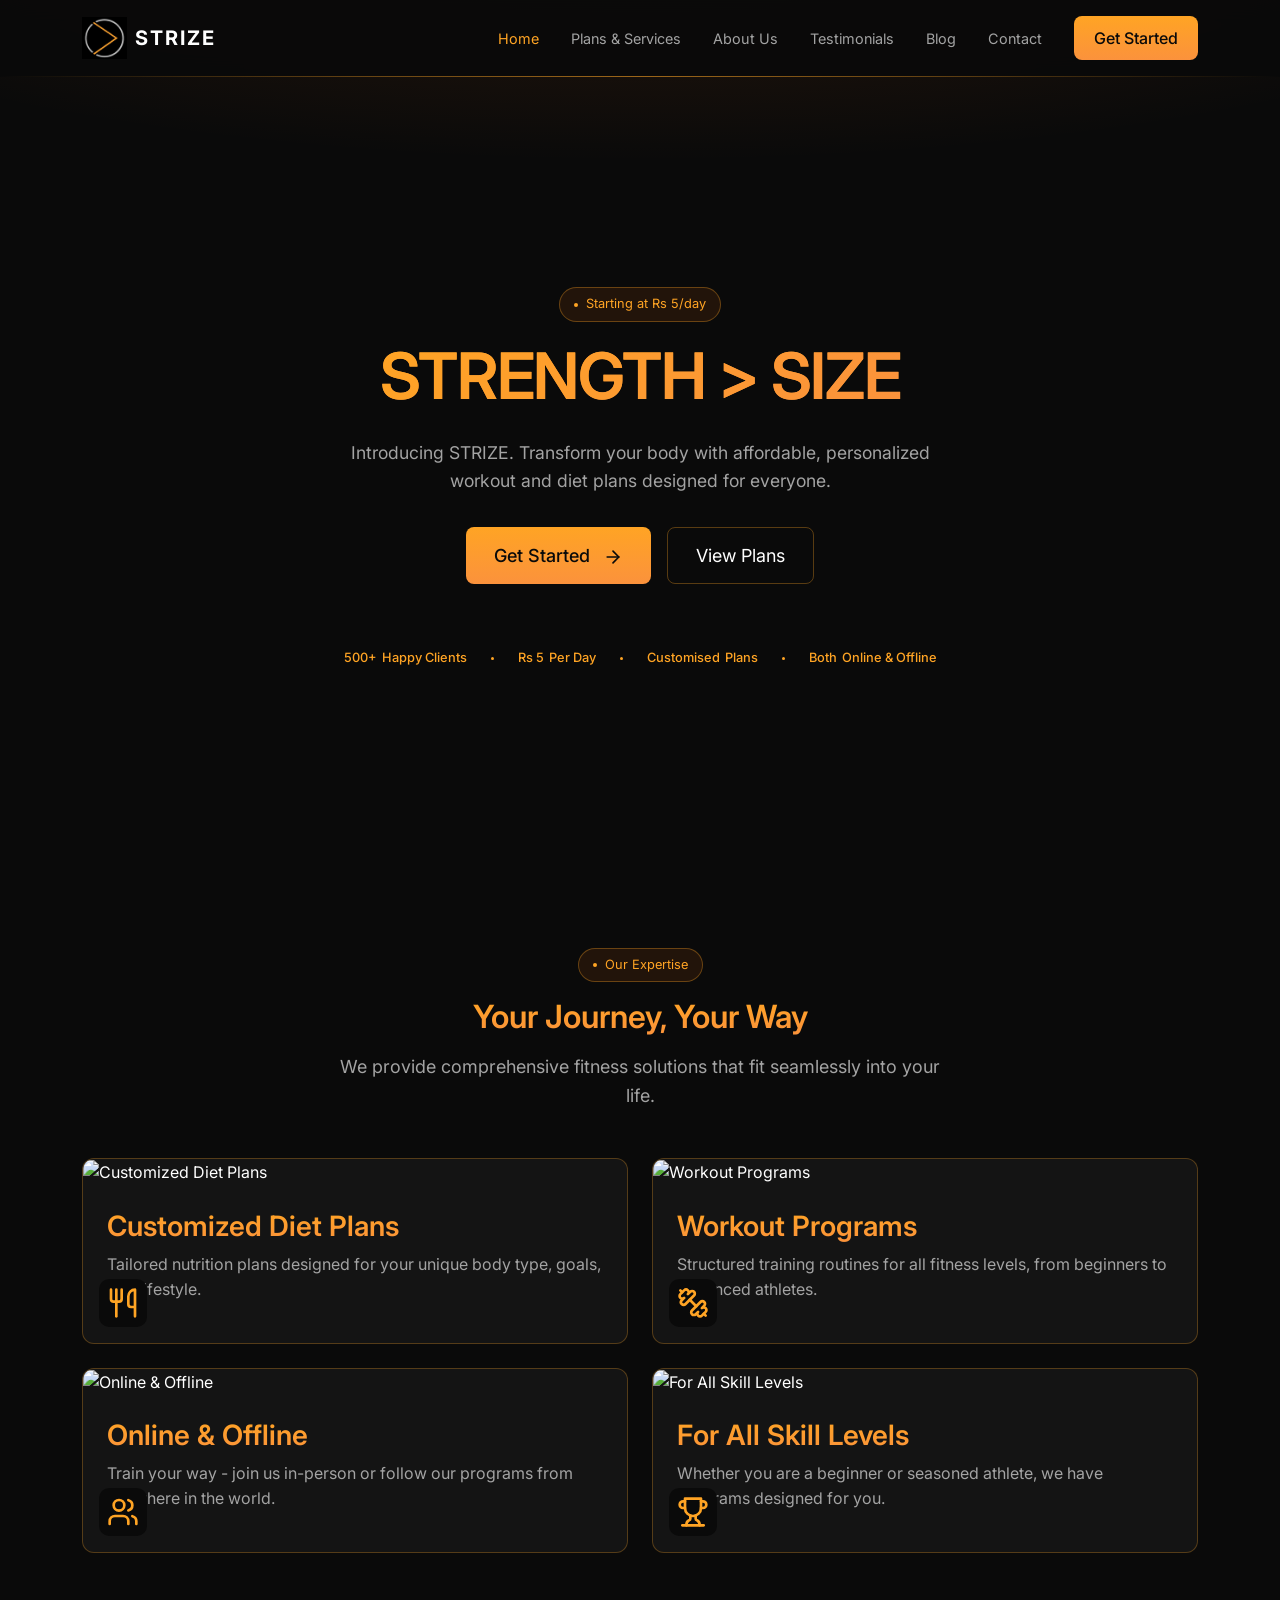
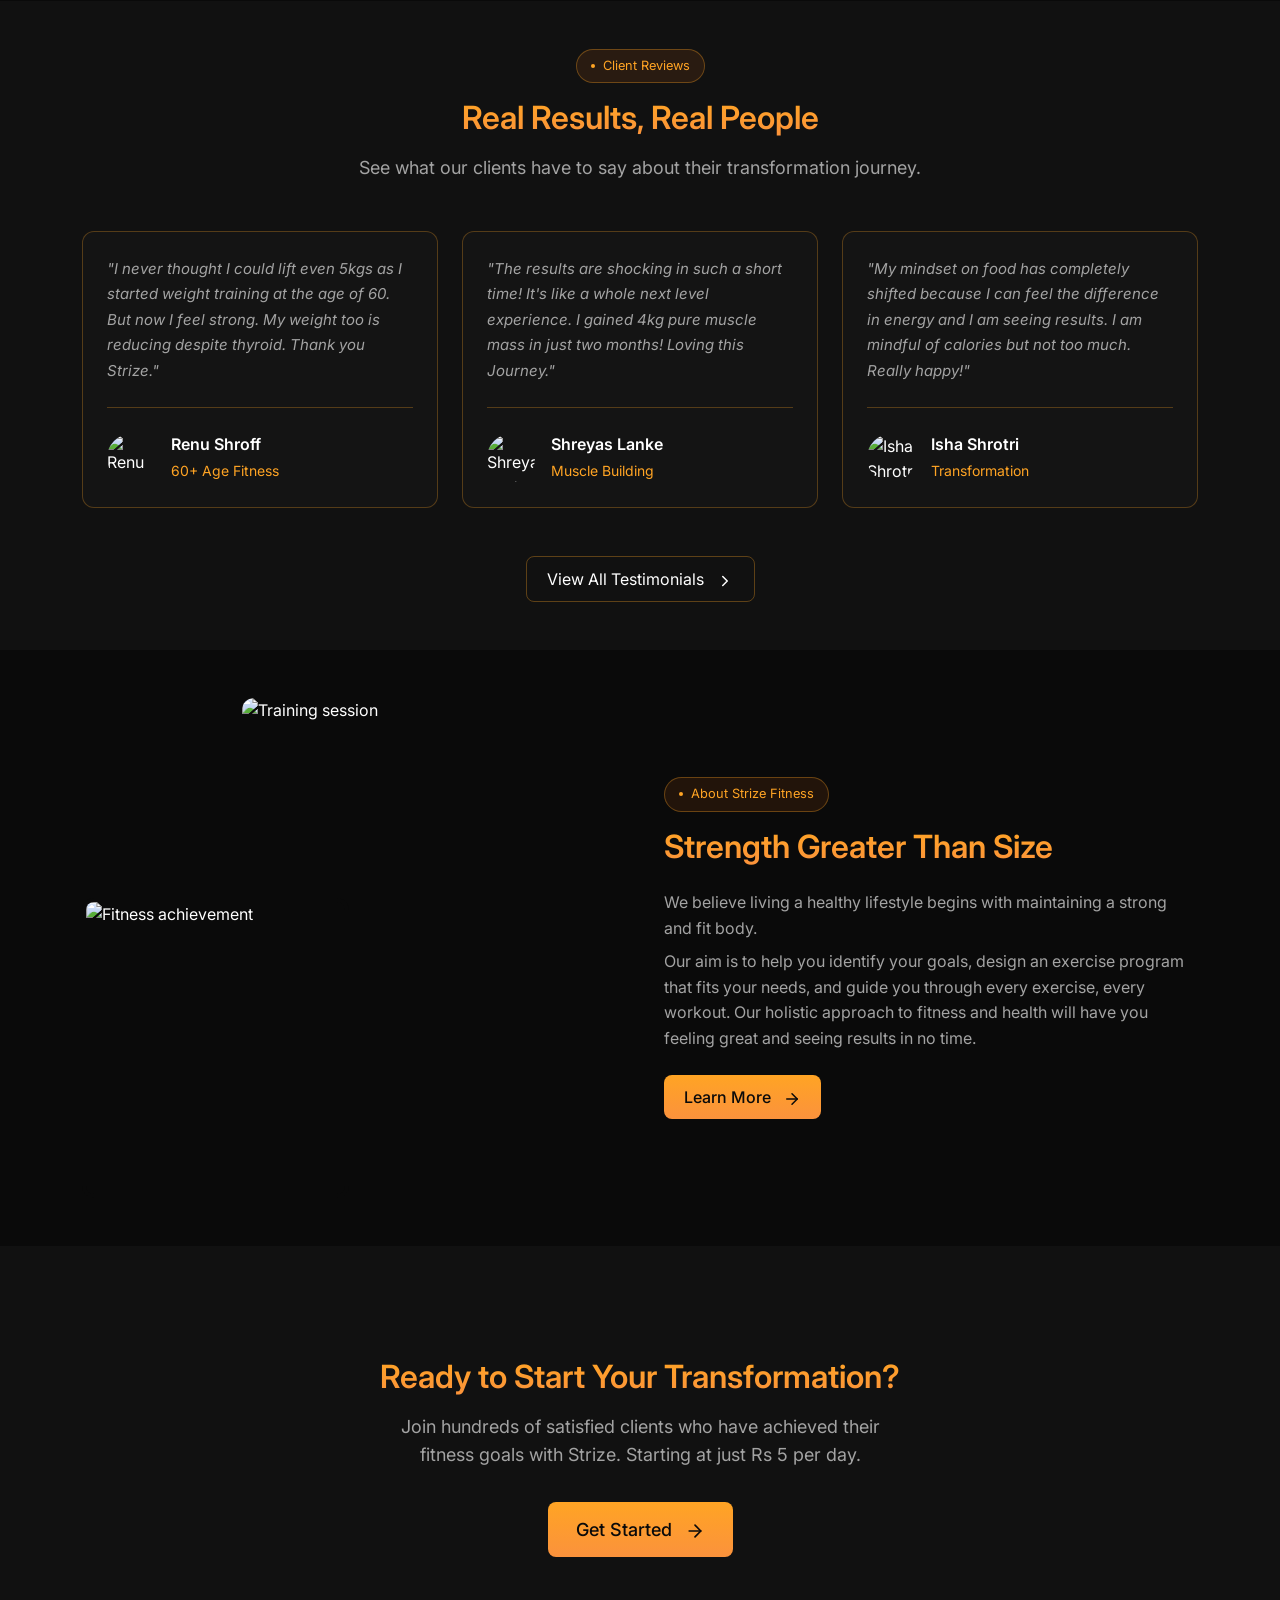
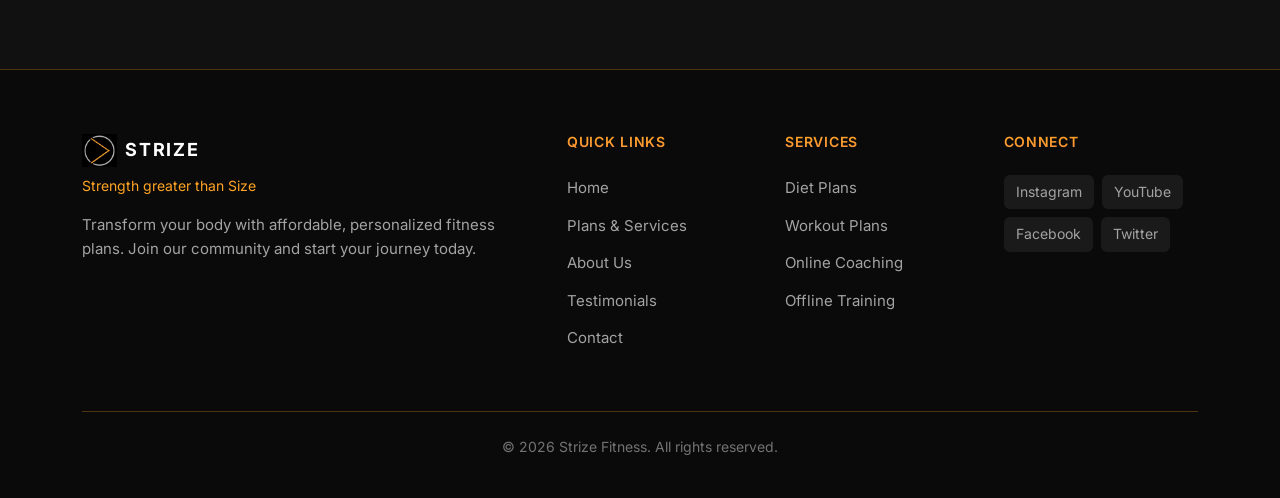
==== commit 28f7882e: "KR | footer and favicon updates" ====
--- a/index.html
+++ b/index.html
@@ -9,6 +9,7 @@
     content="Transform your body with affordable workout and diet plans. Starting at Rs 5/day. Online & Offline coaching available.">
   <link rel="preconnect" href="https://fonts.googleapis.com">
   <link rel="preconnect" href="https://fonts.gstatic.com" crossorigin>
+  <link rel="icon" type="image/x-icon" href="/assets/strize_logo_dark-removebg.png">
   <link href="https://fonts.googleapis.com/css2?family=Inter:wght@400;500;600;700&display=swap" rel="stylesheet">
   <link href="https://cdn.jsdelivr.net/npm/bootstrap@5.3.3/dist/css/bootstrap.min.css" rel="stylesheet">
   <link href="./css/styles.css" rel="stylesheet">
@@ -383,19 +384,7 @@
       <div class="row g-5">
         <div class="col-lg-5">
           <a href="index.html" class="footer-logo">
-            <svg xmlns="http://www.w3.org/2000/svg" width="24" height="24" viewBox="0 0 24 24" fill="none"
-              stroke="currentColor" stroke-width="2" stroke-linecap="round" stroke-linejoin="round">
-              <path d="m6.5 6.5 11 11" />
-              <path d="m21 21-4.34-4.34" />
-              <path d="M3 3 7.8 7.8" />
-              <path d="M3 21l4.34-4.34" />
-              <path d="M21 3l-7.8 7.8" />
-              <path d="M21 12a9 9 0 1 1-18 0 9 9 0 0 1 18 0z" />
-              <path d="M3.6 9.7c.3.6.6 1.2.9 1.8.4.6.8 1.1 1.3 1.5" />
-              <path d="M12 21c.6-1.1 1-2.3 1-3.6 0-2.5-1.3-4.7-3.3-5.9" />
-              <path d="M12 3c.6 1.1 1 2.3 1 3.6 0 2.5-1.3 4.7-3.3 5.9" />
-              <path d="M16.8 8.3c-.3.6-.6 1.2-.9 1.8-.4.6-.8 1.1-1.3 1.5" />
-            </svg>
+            <img src="./assets/strize_logo_dark.jpeg" width="35" alt="">
             <span class="footer-logo-text">STRIZE</span>
           </a>
           <p class="footer-tagline">Strength greater than Size</p>
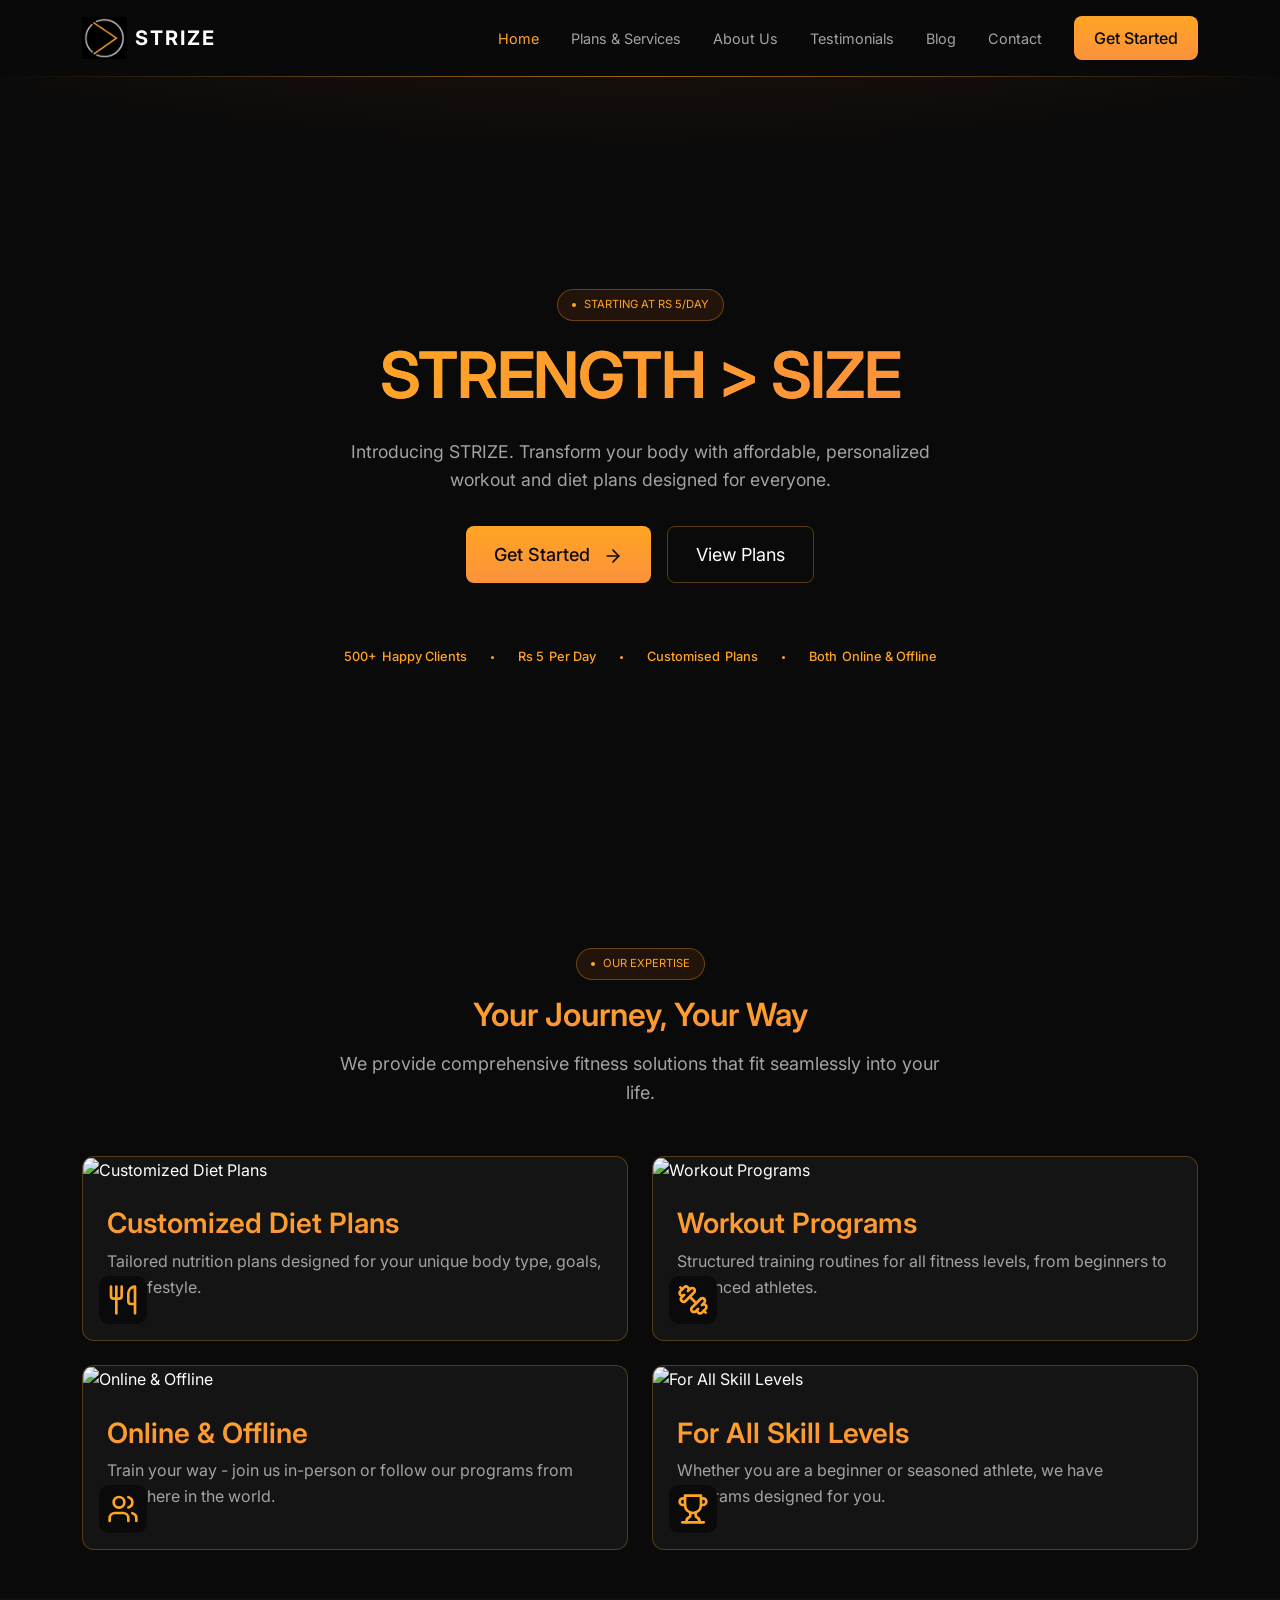
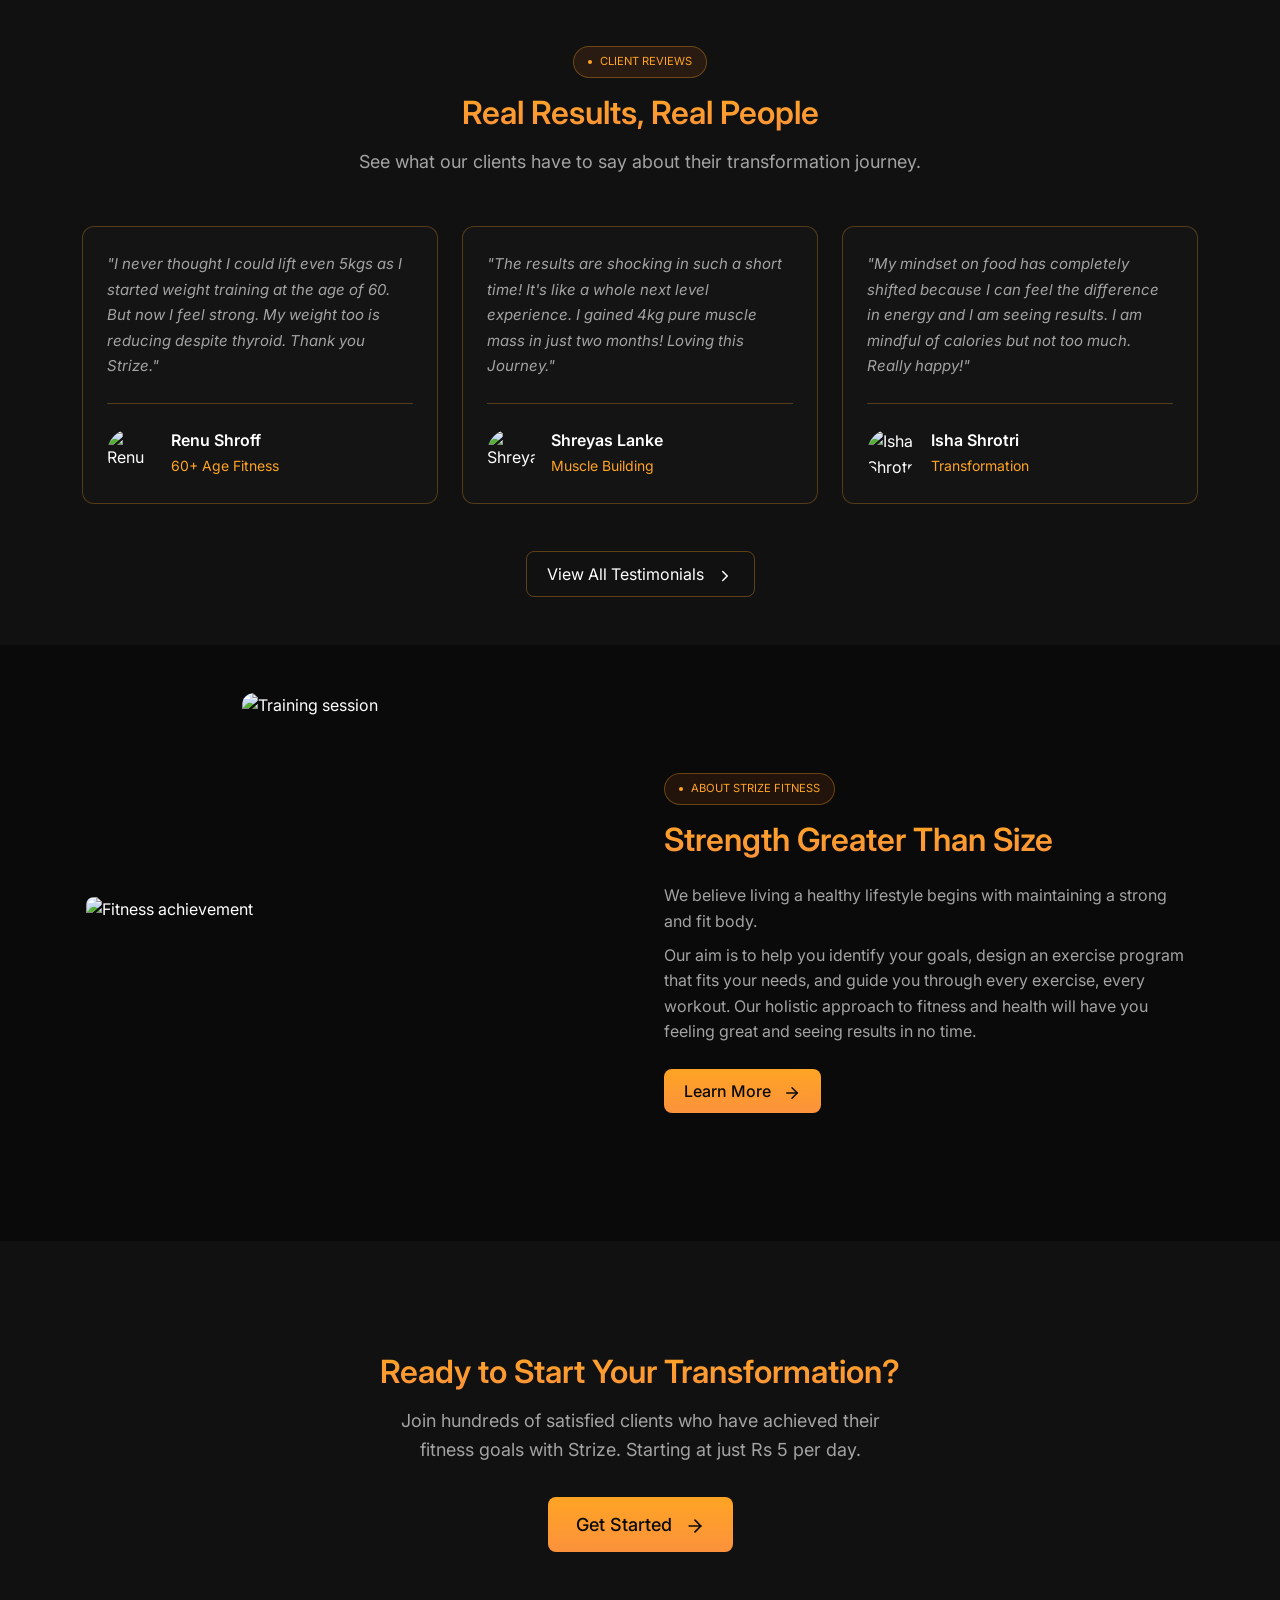
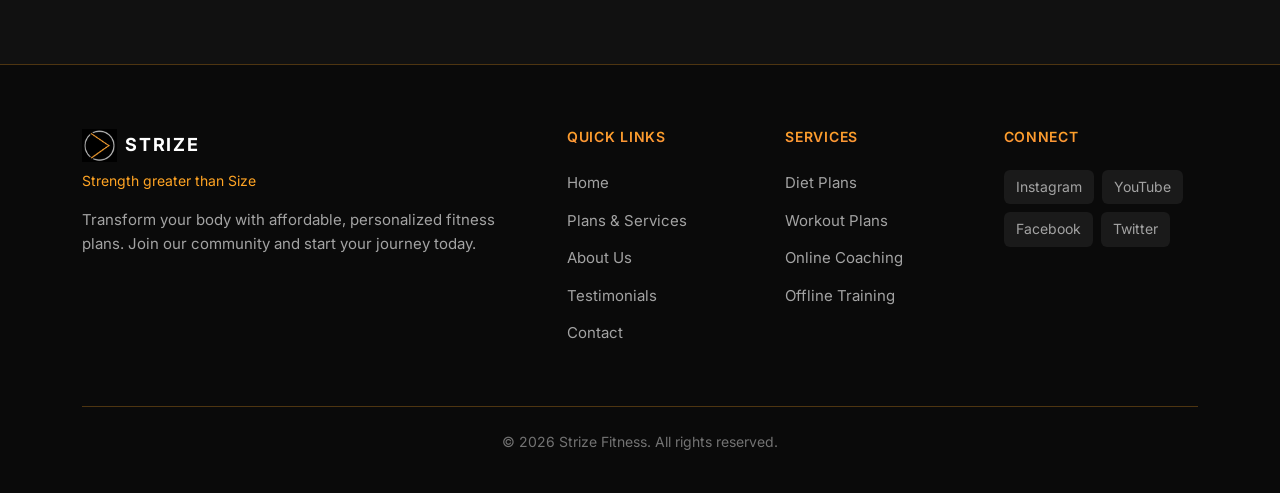
==== commit 978ed6fe: "KR | appear animation effect updates" ====
--- a/index.html
+++ b/index.html
@@ -55,9 +55,9 @@
   </nav>
 
   <!-- Hero Section -->
-  <section class="hero">
+  <section data-animate-section class="hero">
     <div class="container">
-      <div class="hero-content">
+      <div class="hero-content animate-children">
         <span class="section-tag">Starting at Rs 5/day</span>
         <h1 class="hero-title"><span class="gradient-text">STRENGTH > SIZE</span></h1>
         <p class="hero-subtitle">Introducing STRIZE. Transform your body with affordable, personalized workout
@@ -98,8 +98,8 @@
   </section>
 
   <!-- Expertise Section -->
-  <section class="section">
-    <div class="container">
+  <section data-animate-section class="section">
+    <div class="container animate-children">
       <div class="section-header">
         <span class="section-tag">Our Expertise</span>
         <h2>Your Journey, Your Way</h2>
@@ -200,8 +200,8 @@
   </section>
 
   <!-- Testimonials Preview -->
-  <section class="section bg-secondary-dark">
-    <div class="container">
+  <section data-animate-section class="section bg-secondary-dark">
+    <div class="container animate-children">
       <div class="section-header">
         <span class="section-tag">Client Reviews</span>
         <h2>Real Results, Real People</h2>
@@ -268,8 +268,8 @@
   </section>
 
   <!-- About Preview -->
-  <section class="section">
-    <div class="container">
+  <section data-animate-section class="section">
+    <div class="container animate-children">
       <div class="row align-items-center g-5">
         <div class="col-lg-6 order-lg-1">
           <div class="about-images">
@@ -302,8 +302,8 @@
   </section>
 
   <!-- CTA Section -->
-  <section class="section footer-section">
-    <div class="container">
+  <section data-animate-section class="section footer-section">
+    <div class="container animate-children">
       <div class="cta-card">
         <h2>Ready to Start Your Transformation?</h2>
         <p class="text-secondary-custom">Join hundreds of satisfied clients who have achieved their fitness goals with
--- a/css/styles.css
+++ b/css/styles.css
@@ -1,4 +1,54 @@
-/* Strize Fitness - Dark Theme */
+[data-animate-section] .animate-children>* {
+    opacity: 0;
+    transform: translateY(30px);
+    transition: opacity 0.8s cubic-bezier(0.25, 1, 0.5, 1),
+        transform 0.8s cubic-bezier(0.25, 1, 0.5, 1);
+    will-change: opacity, transform;
+}
+
+/* Active state: Fade in and move to original position */
+.active.animate-children>*,
+.active .animate-children>* {
+    opacity: 1;
+    transform: translateY(0);
+}
+
+/* Automatic staggered delays for children */
+.active .animate-children>*:nth-child(1) {
+    transition-delay: 0.1s;
+}
+
+.active .animate-children>*:nth-child(2) {
+    transition-delay: 0.2s;
+}
+
+.active .animate-children>*:nth-child(3) {
+    transition-delay: 0.3s;
+}
+
+.active .animate-children>*:nth-child(4) {
+    transition-delay: 0.4s;
+}
+
+.active .animate-children>*:nth-child(5) {
+    transition-delay: 0.5s;
+}
+
+.active .animate-children>*:nth-child(6) {
+    transition-delay: 0.6s;
+}
+
+
+
+
+
+
+
+
+
+
+
+
 :root {
     --bg-primary: #0a0a0a;
     --bg-secondary: #111111;
@@ -54,7 +104,7 @@
     -webkit-text-fill-color: transparent;
 }
 
-.article-content p{
+.article-content p {
     font-weight: normal !important;
 }
 
@@ -281,12 +331,13 @@
     padding: 0.375rem 0.875rem;
     background: rgba(249, 115, 22, 0.1);
     border-radius: 100px;
-    font-size: 0.80rem;
+    font-size: 0.7rem;
     font-weight: normal;
     color: var(--accent-primary);
     margin-bottom: 1rem;
     border: 1px solid #ffa42452;
     gap: 8px;
+    text-transform: uppercase;
 }
 
 .section-tag::before {
@@ -595,8 +646,8 @@
     padding-top: 4rem;
 }
 
-.footer-section{
-    background-color:#111111;
+.footer-section {
+    background-color: #111111;
 }
 
 .footer-logo {
